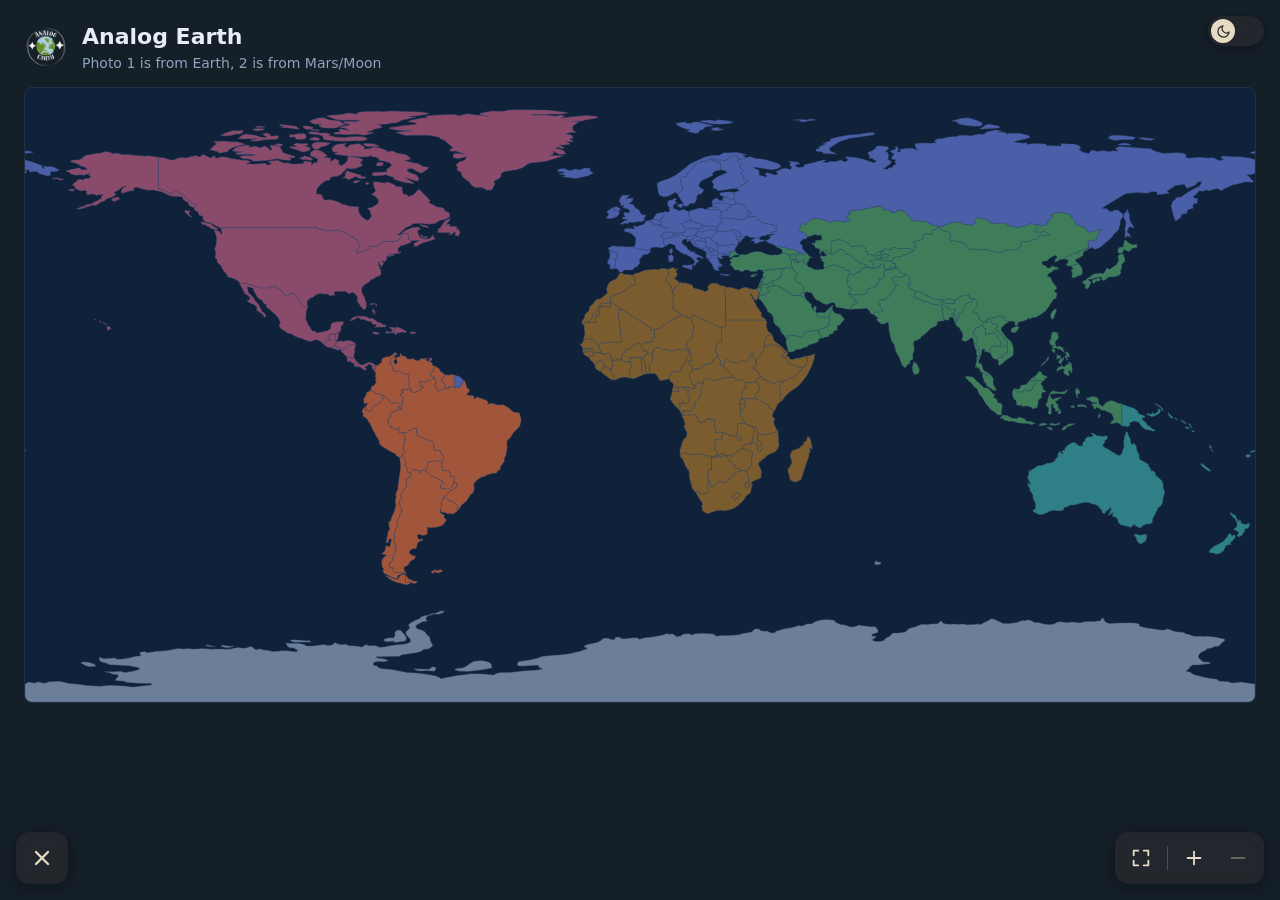
==== map.html @ 29e0da67 "Algoritma eklendi" ====
<!DOCTYPE html>
<html lang="tr">
<head>
  <meta charset="UTF-8">
  <meta name="viewport" content="width=device-width, initial-scale=1">
  <title>NSA Proje - Dünya Haritası</title>
  <link rel="stylesheet" href="style.css">
</head>
<body>
  <header class="top">
    <button id="menuBtn" aria-label="Menu">
  <img class="logo-dark"  src="images/menu.jpeg"       alt="☰">
  <img class="logo-light" src="images/menu.light.jpeg" alt="☰">
</button>
    <div>
      <h1>Analog Earth</h1>
      <p class="hint">Photo 1 is from Earth, 2 is from Mars/Moon</p>
    </div>
  </header>

  <div id="wrap">
    <svg id="map" viewBox="0 0 1000 500" preserveAspectRatio="none"></svg>
    <div id="selection"></div>
    <div id="popup" hidden></div>
  </div>

  <!-- Sağ alt kontroller -->
<div id="controls">
  <button id="fsBtn" title="Full screen" aria-label="Full screen">
    <svg class="ic-expand" viewBox="0 0 24 24"><path d="M4 9V4h5M15 4h5v5M20 15v5h-5M9 20H4v-5"/></svg>
    <svg class="ic-shrink" viewBox="0 0 24 24"><path d="M9 4v5H4M20 9h-5V4M15 20v-5h5M4 15h5v5"/></svg>
  </button>
  <span class="sep"></span>
  <button id="zoomIn" title="Zoom in" aria-label="Zoom in">
    <svg viewBox="0 0 24 24"><path d="M12 5v14M5 12h14"/></svg>
  </button>
  <button id="zoomOut" title="Zoom out" aria-label="Zoom out">
    <svg viewBox="0 0 24 24"><path d="M5 12h14"/></svg>
  </button>
</div>

<!-- Light / Dark switch -->
<button id="themeSwitch" role="switch" aria-checked="false" aria-label="Light mode" title="Light mode">
  <span class="knob">
    <svg class="ic-moon" viewBox="0 0 24 24"><path d="M21 12.8A9 9 0 1 1 11.2 3a7 7 0 0 0 9.8 9.8z"/></svg>
    <svg class="ic-sun" viewBox="0 0 24 24"><circle cx="12" cy="12" r="4"/><path d="M12 2v2M12 20v2M4.9 4.9l1.4 1.4M17.7 17.7l1.4 1.4M2 12h2M20 12h2M4.9 19.1l1.4-1.4M17.7 6.3l1.4-1.4"/></svg>
  </span>
</button>

<!-- A Projesi'ne dön -->
<a id="closeMap" href="index.html" title="Close" aria-label="Close map">
  <svg viewBox="0 0 24 24"><path d="M6 6l12 12M18 6L6 18"/></svg>
</a>
<!-- Yan panel -->
  <div id="overlay"></div>
  <aside id="panel">
    <div class="panel-head">
      <span>Menu</span>
      <button id="panelClose" class="x-btn" aria-label="Close">×</button>
    </div>
    <div id="panelList"></div>
  </aside>

  <!-- Düğmelere tıklayınca açılan ekran -->
  <div id="modal">
    <div class="modal-box">
      <button id="modalClose" class="x-btn" aria-label="Close">×</button>
      <h2 id="modalTitle"></h2>
      <div id="modalBody"></div>
    </div>
  </div>

<script src="d3.min.js"></script>
<script src="topojson-client.min.js"></script>
<script src="world.js"></script>
<script src="continents.js"></script>
<script src="points.js"></script>
<script src="texts.js"></script>
<script src="script.js"></script>
<script src="menu.js"></script>
</body>
</html>
---- style.css ----
* { box-sizing: border-box; }

body {
  margin: 0; padding: 24px; background: #151f28; color: #e6edf7;
  font-family: system-ui, -apple-system, "Segoe UI", sans-serif;
}
h1 { margin: 0 0 6px; font-size: 22px; }
.hint { margin: 0 0 16px; color: #8fa3c0; font-size: 14px; }

/* Harita alanı */
#wrap {
  position: relative; width: 100%; max-width: 1400px; margin: 0 auto;
  aspect-ratio: 2 / 1; user-select: none; cursor: crosshair;
  border: 1px solid #22304a; border-radius: 8px; overflow: hidden;
}
#map { width: 100%; height: 100%; display: block; }
.sphere  { fill: #10213a; }
.country { fill: #1d3557; stroke: #2e4a73; stroke-width: 0.4; }

/* ---------- NOKTALAR ---------- */

/* Her kıtanın parlama rengi (--glow) ve üzerine gelince açılan tonu (--glow-hi) */
.point.africa        { --glow: #ffc933; --glow-hi: #ffe596; }
.point.europe        { --glow: #7fc4ff; --glow-hi: #cfe9ff; }
.point.asia          { --glow: #3dff9a; --glow-hi: #b4ffd8; }
.point.north-america { --glow: #ff5fa8; --glow-hi: #ffc2de; }
.point.south-america { --glow: #ff6b3d; --glow-hi: #ffc0a8; }
.point.oceania       { --glow: #28e6e0; --glow-hi: #a8f7f4; }
.point.antarctica    { --glow: #d6ecff; --glow-hi: #ffffff; }

/* Varsayılan: seçilmemiş noktalar tamamen görünmez ve tıklanamaz */
.point {
  fill: var(--glow, #ffd54a);
  opacity: 0 !important;
  pointer-events: none !important;
  transform-box: fill-box;
  transform-origin: center;
}

/* Seçim alanındaki noktalar: görünür, kıta renginde parlar, tıklanabilir */
.point.active {
  opacity: 1 !important;
  pointer-events: auto !important;
  cursor: pointer;
  filter: drop-shadow(0 0 4px var(--glow, #ffd54a)) drop-shadow(0 0 8px var(--glow, #ffb300));
  animation: glow 1.8s ease-in-out infinite;
}

/* Üzerine gelince daha açık ve güçlü parlama */
.point.active:hover {
  fill: var(--glow-hi, #fff3b0);
  filter: drop-shadow(0 0 6px #fff) drop-shadow(0 0 14px var(--glow, #ffd54a)) drop-shadow(0 0 24px var(--glow, #ff9800));
  animation: pulse .7s ease-in-out infinite;
}

@keyframes glow {
  0%, 100% { transform: scale(1); }
  50%      { transform: scale(1.25); }
}
@keyframes pulse {
  0%, 100% { transform: scale(1.3); }
  50%      { transform: scale(1.9); }
}

/* ---------- SEÇİM DİKDÖRTGENİ ---------- */
#selection {
  position: absolute; display: none; pointer-events: none;
  border: 1.5px dashed #5cc8ff; background: rgba(92, 200, 255, .12);
}

/* ---------- AÇIKLAMA KUTUSU ---------- */
#popup {
  position: absolute; max-width: 260px; padding: 10px 14px; z-index: 5;
  background: #fff8dc; color: #1b1b1b; border-radius: 8px; cursor: default;
  box-shadow: 0 6px 24px rgba(0,0,0,.5); font-size: 14px; line-height: 1.4;
}
#popup[hidden] { display: none; }
#popup strong { display: block; margin-bottom: 4px; }

#popup { width: 260px; }

.slider {
  position: relative; height: 140px; overflow: hidden;
  border-radius: 6px; margin-bottom: 8px;
  touch-action: pan-y;          /* dokunmatikte yatay kaydırmayı bize bırak */
  cursor: grab;
}
.track { display: flex; height: 100%; }
.track img {
  flex: 0 0 100%; width: 100%; height: 100%;
  object-fit: cover; user-select: none;
}

.nav {
  position: absolute; top: 50%; transform: translateY(-50%);
  width: 26px; height: 26px; border: 0; border-radius: 50%;
  background: rgba(0,0,0,.5); color: #fff; font-size: 18px; line-height: 1;
  cursor: pointer; padding: 0;
}
.nav:hover { background: rgba(0,0,0,.75); }
.nav.prev { left: 6px; }
.nav.next { right: 6px; }

.dots {
  position: absolute; bottom: 6px; left: 0; right: 0;
  display: flex; justify-content: center; gap: 5px; pointer-events: none;
}
.dots i {
  width: 7px; height: 7px; border-radius: 50%;
  background: rgba(255,255,255,.5);
}
.dots i.on { background: #fff; }

/* ---------- ÜST BAŞLIK + MENÜ DÜĞMESİ ---------- */
.top { display: flex; align-items: center; gap: 14px; margin-bottom: 16px; }
.top .hint { margin: 0; }

#menuBtn {
  width: 44px; height: 44px; padding: 0; flex: none;
  border: 1px solid #2e4a73; border-radius: 10px; background: #10213a;
  color: #e6edf7; font-size: 22px; cursor: pointer; overflow: hidden;
  display: grid; place-items: center;
}
#menuBtn:hover { border-color: #5cc8ff; }
#menuBtn img { width: 100%; height: 100%; object-fit: cover; display: block; }

/* ---------- KARARTMA + YAN PANEL ---------- */
#overlay {
  position: fixed; inset: 0; z-index: 50;
  background: rgba(0, 0, 0, .78);
  opacity: 0; pointer-events: none; transition: opacity .25s;
}
#panel {
  position: fixed; top: 0; left: 0; bottom: 0; z-index: 60;
  width: 280px; max-width: 85vw;
  background: #0f1a2e; border-right: 1px solid #22304a;
  display: flex; flex-direction: column;
  transform: translateX(-100%); transition: transform .25s;
}
body.panel-open #overlay { opacity: 1; pointer-events: auto; }
body.panel-open #panel   { transform: none; }

.panel-head {
  display: flex; justify-content: space-between; align-items: center;
  padding: 14px 16px; font-weight: 600; border-bottom: 1px solid #22304a;
}
.x-btn {
  background: none; border: 0; color: #8fa3c0;
  font-size: 26px; line-height: 1; cursor: pointer;
}
.x-btn:hover { color: #fff; }

#panelList {
  overflow-y: auto; padding: 12px;
  display: flex; flex-direction: column; gap: 8px;
}
.menu-item {
  text-align: left; padding: 11px 14px;
  border: 1px solid #2e4a73; border-radius: 8px;
  background: #142238; color: #e6edf7;
  font: inherit; font-size: 14px; cursor: pointer;
}
.menu-item:hover { background: #1d3557; border-color: #5cc8ff; }
.menu-item.howto { background: #1d3557; border-color: #5cc8ff; font-weight: 600; }

/* ---------- AÇILAN EKRAN (MODAL) ---------- */
#modal {
  position: fixed; inset: 0; z-index: 100;
  display: none; align-items: center; justify-content: center;
  background: rgba(0, 0, 0, .55); padding: 20px;
}
#modal.open { display: flex; }
.modal-box {
  position: relative; width: 100%; max-width: 560px; max-height: 85vh;
  overflow-y: auto; padding: 24px;
  background: #142238; border: 1px solid #2e4a73; border-radius: 12px;
}
.modal-box .x-btn { position: absolute; top: 10px; right: 14px; }
.modal-box h2 { margin: 0 30px 14px 0; font-size: 20px; }
#modalBody img {
  display: block; width: 100%; border-radius: 8px; margin-bottom: 12px;
}
#modalBody p { margin: 0; line-height: 1.6; white-space: pre-line; }

/* ---------- SÖZLÜK ---------- */
#dictSearch {
  width: 100%; padding: 10px 12px; margin-bottom: 12px;
  border: 1px solid #2e4a73; border-radius: 8px;
  background: #0f1a2e; color: #e6edf7; font: inherit; font-size: 14px;
}
#dictSearch:focus { outline: none; border-color: #5cc8ff; }

#dictList { max-height: 55vh; overflow-y: auto; }

.dict-item {
  padding: 10px 2px; border-bottom: 1px solid #22304a;
  line-height: 1.5; white-space: pre-line;
}
.dict-item:last-child { border-bottom: 0; }

/* ---------- KITA RENKLERİ ---------- */
.country.africa        { fill: #7a5c2e; }
.country.europe        { fill: #4b5fa8; }
.country.asia          { fill: #3f7d5a; }
.country.north-america { fill: #8a4a6a; }
.country.south-america { fill: #a1553b; }
.country.oceania       { fill: #2f7f86; }
.country.antarctica    { fill: #6b7f99; }
.menu-item.africa        { color: #e0b36a; }
.menu-item.europe        { color: #8ea2ff; }
.menu-item.asia          { color: #6fd39a; }
.menu-item.north-america { color: #e58db8; }
.menu-item.south-america { color: #f0906f; }
.menu-item.oceania       { color: #5cc8d0; }
.menu-item.antarctica    { color: #a9bdd6; }

/* ---------- PANELDE KITA BAŞLIKLARI ---------- */
.continent-title {
  margin: 20px 4px 2px;
  padding-bottom: 6px;
  font-family: "Trebuchet MS", "Segoe UI", system-ui, sans-serif;
  font-size: 21px;
  font-weight: 800;
  letter-spacing: .05em;
  border-bottom: 1px solid rgba(255, 255, 255, .14);
}

.continent-title.africa        { color: #e0b36a; }
.continent-title.europe        { color: #8ea2ff; }
.continent-title.asia          { color: #6fd39a; }
.continent-title.north-america { color: #e58db8; }
.continent-title.south-america { color: #f0906f; }
.continent-title.oceania       { color: #5cc8d0; }
.continent-title.antarctica    { color: #a9bdd6; }

/* ---------- TAM EKRAN MODU (sadece body'de "fs" sınıfı varken) ---------- */
body.fs {
  margin: 0;
  padding: 0;
  height: 100vh;
  height: 100dvh;
  overflow: hidden;
  background: #10213a;
  display: flex;
  align-items: center;
  justify-content: center;
}

body.fs #wrap {
  width: min(100vw, 240vh);
  width: min(100vw, 240dvh);
  height: min(100vh, 62.5vw);
  height: min(100dvh, 62.5vw);
  aspect-ratio: auto;
  max-width: none;
  margin: 0;
  border: 0;
  border-radius: 0;
  touch-action: none;
}

body.fs .top {
  position: fixed;
  top: 12px;
  left: 12px;
  z-index: 20;
  margin: 0;
  padding: 8px 14px 8px 8px;
  max-width: calc(100vw - 24px);
  background: rgba(11, 18, 32, .72);
  border: 1px solid #22304a;
  border-radius: 12px;
  backdrop-filter: blur(4px);
}
body.fs .top h1 { font-size: 18px; }
body.fs .top .hint { font-size: 12px; }

/* ---------- SAĞ ALT KONTROLLER ---------- */
#controls {
  position: fixed;
  right: 16px;
  bottom: 16px;
  z-index: 30;
  display: flex;
  align-items: center;
  gap: 4px;
  padding: 6px;
  background: rgba(45, 45, 48, .62);
  border-radius: 14px;
  box-shadow: 0 4px 16px rgba(0, 0, 0, .35);
  backdrop-filter: blur(6px);
  -webkit-backdrop-filter: blur(6px);
}
#controls button {
  width: 40px; height: 40px; padding: 0;
  display: grid; place-items: center;
  border: 0; border-radius: 10px;
  background: transparent; color: #e6dcc3;
  cursor: pointer;
}
#controls button:hover  { background: rgba(230, 220, 195, .14); color: #f1e8d0; }
#controls button:active { background: rgba(230, 220, 195, .22); }
#controls button:disabled { opacity: .35; cursor: default; background: transparent; }
#controls svg {
  width: 22px; height: 22px;
  fill: none; stroke: currentColor; stroke-width: 2;
  stroke-linecap: round; stroke-linejoin: round;
}
#controls .sep { width: 1px; height: 24px; margin: 0 2px; background: rgba(230, 220, 195, .22); }

/* Tam ekran düğmesinin simgesi moda göre değişir */
.ic-shrink { display: none; }
body.fs .ic-expand { display: none; }
body.fs .ic-shrink { display: block; }

/* Yakınlaştırmada sınır çizgileri kalınlaşmasın, kaydırırken imleç değişsin */
.country { vector-effect: non-scaling-stroke; }
#wrap.panning { cursor: grabbing; }

/* ---------- KAYNAKLAR (SOURCE) ---------- */
#sourceList { max-height: 60vh; overflow-y: auto; }

.source-item {
  padding: 10px 2px;
  border-bottom: 1px solid #22304a;
  line-height: 1.5;
  white-space: pre-line;
  overflow-wrap: anywhere;
}
.source-item:last-child { border-bottom: 0; }

.source-item a {
  color: #8fd0ff;
  text-decoration: underline;
  text-underline-offset: 3px;
}
.source-item a:hover { color: #ffffff; }

/* ---------- LIGHT / DARK SWITCH ---------- */
#themeSwitch {
  position: fixed; top: 16px; right: 16px; z-index: 30;
  width: 56px; height: 30px; padding: 0;
  border: 0; border-radius: 15px;
  background: rgba(45, 45, 48, .62);
  box-shadow: 0 2px 10px rgba(0, 0, 0, .35);
  backdrop-filter: blur(6px);
  -webkit-backdrop-filter: blur(6px);
  cursor: pointer;
  transition: background .2s;
}
#themeSwitch[aria-checked="true"] { background: rgba(150, 120, 60, .8); }

#themeSwitch .knob {
  position: absolute; top: 3px; left: 3px;
  width: 24px; height: 24px; border-radius: 50%;
  background: #e6dcc3; color: #2d2d30;
  display: grid; place-items: center;
  transition: transform .2s;
}
#themeSwitch[aria-checked="true"] .knob { transform: translateX(26px); }

#themeSwitch svg {
  width: 15px; height: 15px;
  fill: none; stroke: currentColor; stroke-width: 2;
  stroke-linecap: round; stroke-linejoin: round;
}
.ic-sun { display: none; }
#themeSwitch[aria-checked="true"] .ic-sun  { display: block; }
#themeSwitch[aria-checked="true"] .ic-moon { display: none; }

/* ---------- LIGHT MODE ---------- */
body { transition: background .25s, color .25s; }

body.light { background: #ffffff; color: #14213d; }
body.light.fs { background: #dbe9f6; }
body.light .hint { color: #5b6b82; }
body.light #wrap { border-color: #b8c6d8; }
body.light.fs .top { background: rgba(255, 255, 255, .85); border-color: #c3d0e0; }
body.light #menuBtn { background: #ffffff; border-color: #c3d0e0; color: #14213d; }
body.light #menuBtn:hover { border-color: #3a7bd5; }

/* Harita */
body.light .sphere  { fill: #dbe9f6; }
body.light .country { fill: #c9d6e8; stroke: #9fb3cc; }
body.light .country.africa        { fill: #e6cf9f; }
body.light .country.europe        { fill: #b9c6f0; }
body.light .country.asia          { fill: #b5ddc4; }
body.light .country.north-america { fill: #efc3d8; }
body.light .country.south-america { fill: #f2c0ab; }
body.light .country.oceania       { fill: #aee0e2; }
body.light .country.antarctica    { fill: #d5e0ec; }

/* Noktalar: açık zeminde görünsün diye daha doygun renkler */
body.light .point               { --glow: #d98a00; --glow-hi: #ffc04d; }
body.light .point.africa        { --glow: #d68a00; --glow-hi: #ffb52e; }
body.light .point.europe        { --glow: #2563eb; --glow-hi: #6f9bff; }
body.light .point.asia          { --glow: #0f9d58; --glow-hi: #34d17f; }
body.light .point.north-america { --glow: #d6246e; --glow-hi: #ff5f9e; }
body.light .point.south-america { --glow: #e04e1f; --glow-hi: #ff8a5c; }
body.light .point.oceania       { --glow: #0aa5a8; --glow-hi: #3fd6d9; }
body.light .point.antarctica    { --glow: #4a7fb0; --glow-hi: #7fb3e6; }

/* Seçim dikdörtgeni */
body.light #selection { border-color: #1d6fd1; background: rgba(29, 111, 209, .12); }

/* Yan panel */
body.light #panel { background: #ffffff; border-right-color: #c3d0e0; }
body.light .panel-head { color: #14213d; border-bottom-color: #d5dde9; }
body.light .x-btn { color: #5b6b82; }
body.light .x-btn:hover { color: #000000; }
body.light .menu-item { background: #f1f5fa; border-color: #c3d0e0; color: #14213d; }
body.light .menu-item:hover { background: #e3ebf5; border-color: #3a7bd5; }
body.light .menu-item.howto { background: #e3ebf5; border-color: #3a7bd5; }

/* Panelde kıta renkli yazılar ve başlıklar (açık zeminde koyu tonlar) */
body.light .menu-item.africa,        body.light .continent-title.africa        { color: #8a5a00; }
body.light .menu-item.europe,        body.light .continent-title.europe        { color: #2d4fc0; }
body.light .menu-item.asia,          body.light .continent-title.asia          { color: #1b7a49; }
body.light .menu-item.north-america, body.light .continent-title.north-america { color: #b02a6a; }
body.light .menu-item.south-america, body.light .continent-title.south-america { color: #b8431a; }
body.light .menu-item.oceania,       body.light .continent-title.oceania       { color: #0b7f84; }
body.light .menu-item.antarctica,    body.light .continent-title.antarctica    { color: #4a6a8a; }
body.light .continent-title { border-bottom-color: rgba(20, 33, 61, .15); }

/* Açılan ekran, sözlük ve kaynaklar */
body.light .modal-box { background: #ffffff; border-color: #c3d0e0; color: #14213d; }
body.light #dictSearch { background: #f5f8fc; border-color: #c3d0e0; color: #14213d; }
body.light #dictSearch:focus { border-color: #3a7bd5; }
body.light .dict-item, body.light .source-item { border-bottom-color: #d5dde9; }
body.light .source-item a { color: #1d5fc4; }
body.light .source-item a:hover { color: #000000; }

/* ---------- LIGHT MODE: DAHA KOYU KITA RENKLERİ ---------- */
body.light .sphere  { fill: #d3e3f3; }
body.light .country { fill: #b4c3d6; stroke: rgba(255, 255, 255, .65); }
body.light .country.africa        { fill: #d9a441; }
body.light .country.europe        { fill: #6b86e0; }
body.light .country.asia          { fill: #4fb77c; }
body.light .country.north-america { fill: #e07aa8; }
body.light .country.south-america { fill: #e0825c; }
body.light .country.oceania       { fill: #3fb8bd; }
body.light .country.antarctica    { fill: #9fb7d1; }

/* Noktalar koyu zeminde de seçilsin: beyaz halka, kıta renginde parlama */
body.light .point {
  stroke: #ffffff;
  stroke-width: 1.5px;
  vector-effect: non-scaling-stroke;
}
body.light .point.africa        { --glow: #b86e00; --glow-hi: #ffc04d; }
body.light .point.europe        { --glow: #1e3fbf; --glow-hi: #6f9bff; }
body.light .point.asia          { --glow: #0b7a41; --glow-hi: #34d17f; }
body.light .point.north-america { --glow: #b01658; --glow-hi: #ff5f9e; }
body.light .point.south-america { --glow: #bd3a10; --glow-hi: #ff8a5c; }
body.light .point.oceania       { --glow: #07797c; --glow-hi: #3fd6d9; }
body.light .point.antarctica    { --glow: #2f5f90; --glow-hi: #7fb3e6; }

/* ---------- KONTROL KUTUSU SÜRÜKLENEBİLİR ---------- */
#controls {
  cursor: grab;
  user-select: none;
  -webkit-user-select: none;
  touch-action: none;
}
#controls.dragging { box-shadow: 0 8px 24px rgba(0, 0, 0, .45); }
#controls.dragging, #controls.dragging * { cursor: grabbing; }

/* Logo düğmesinin çizgisini kaldır */
#menuBtn,
#menuBtn:hover,
#menuBtn:focus,
#menuBtn:focus-visible {
  border: 0;
  outline: none;
}

/* ---------- MODA GÖRE LOGO ---------- */
#menuBtn .logo-light { display: none; }

body.light #menuBtn .logo-dark  { display: none; }
body.light #menuBtn .logo-light { display: block; }

/* ---------- A PROJESİNE DÖN (SOL ALT ÇARPI) ---------- */
#closeMap {
  position: fixed; left: 16px; bottom: 16px; z-index: 30;
  width: 52px; height: 52px;
  display: grid; place-items: center;
  border-radius: 14px;
  background: rgba(45, 45, 48, .62);
  color: #e6dcc3;
  box-shadow: 0 4px 16px rgba(0, 0, 0, .35);
  backdrop-filter: blur(6px);
  -webkit-backdrop-filter: blur(6px);
  text-decoration: none;
}
#closeMap:hover { background: rgba(230, 220, 195, .18); color: #f1e8d0; }
#closeMap svg {
  width: 24px; height: 24px;
  fill: none; stroke: currentColor; stroke-width: 2.4; stroke-linecap: round;
}
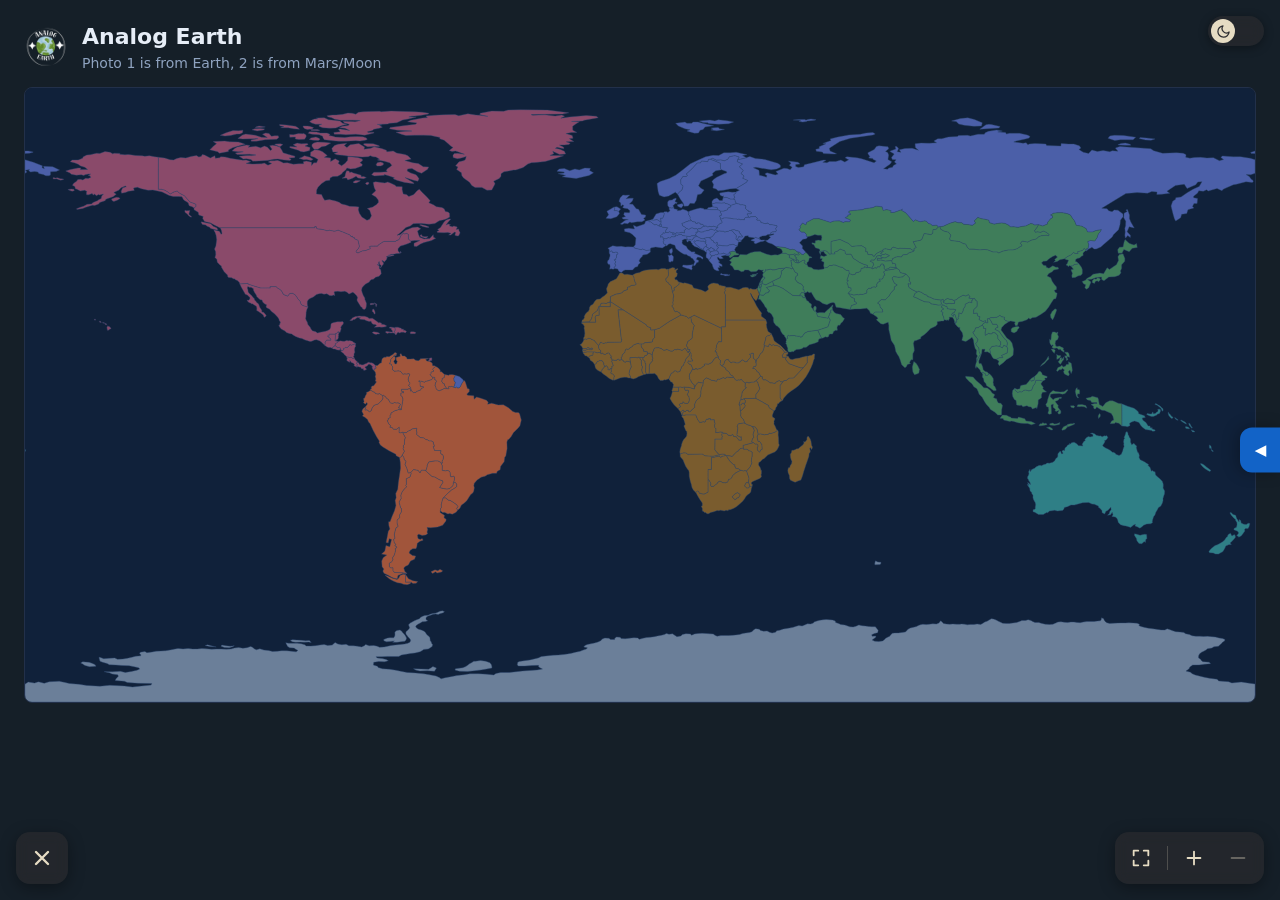
==== commit c9849066: "Yapay Zeka asistanı geri eklendi" ====
--- a/map.html
+++ b/map.html
@@ -78,5 +78,6 @@
 <script src="texts.js"></script>
 <script src="script.js"></script>
 <script src="menu.js"></script>
+<script src="filozoflar_nasa_asistan.js"></script>
 </body>
 </html>
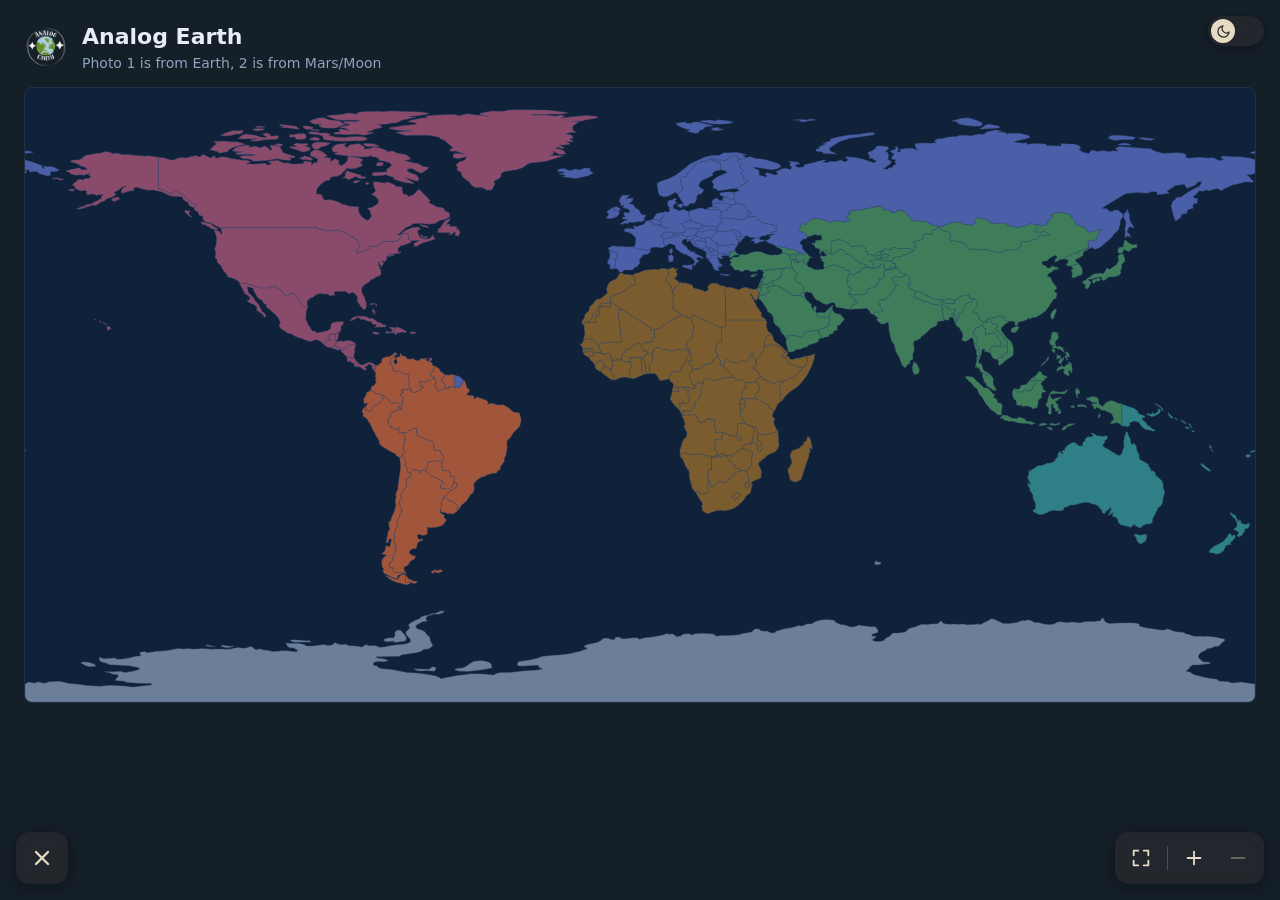
==== commit 85977f5e: "YZ asistanı yine kaldırıldı" ====
--- a/map.html
+++ b/map.html
@@ -78,6 +78,5 @@
 <script src="texts.js"></script>
 <script src="script.js"></script>
 <script src="menu.js"></script>
-<script src="filozoflar_nasa_asistan.js"></script>
 </body>
 </html>
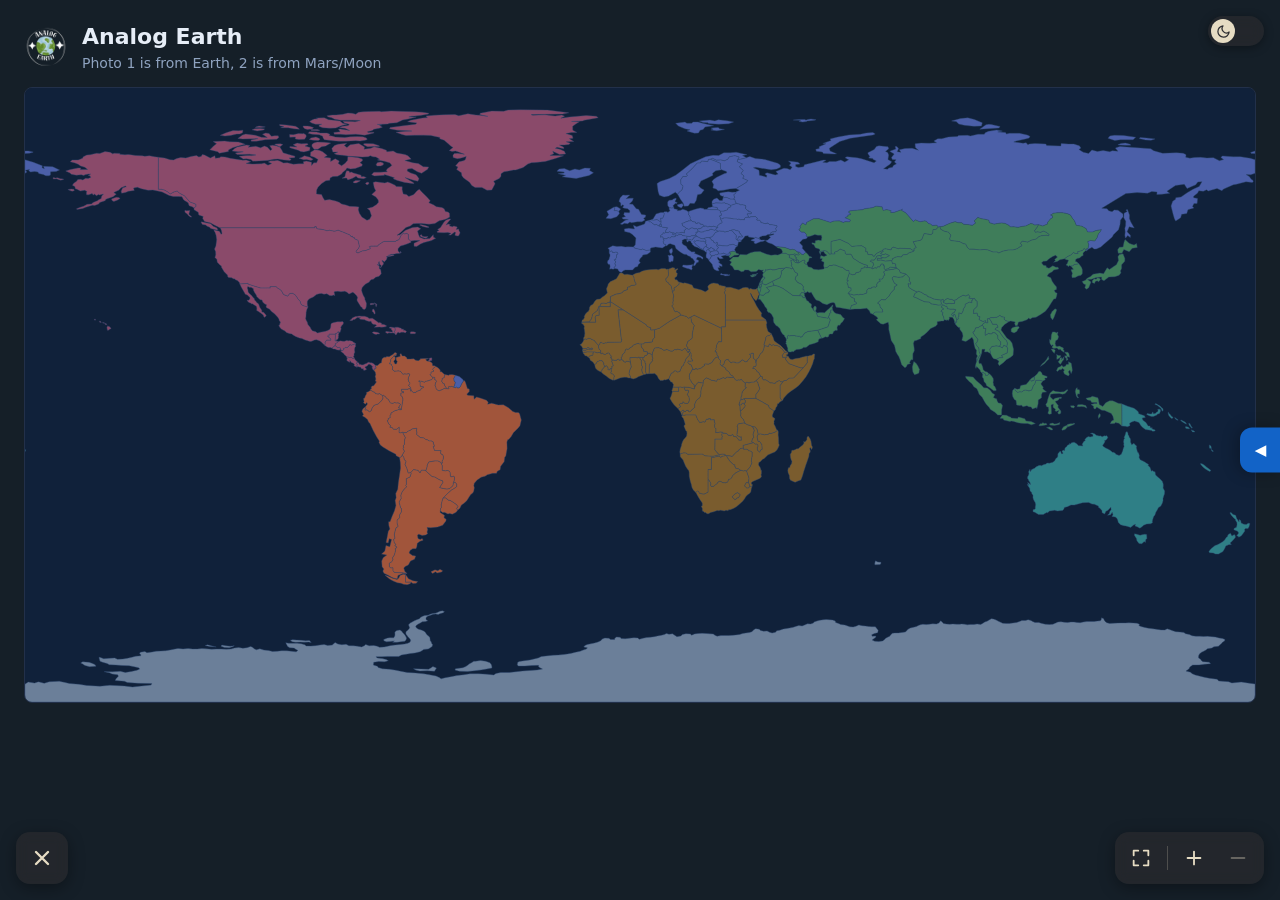
==== commit e58bb27a: "YZ asistanı tekrar eklendi" ====
--- a/map.html
+++ b/map.html
@@ -78,5 +78,6 @@
 <script src="texts.js"></script>
 <script src="script.js"></script>
 <script src="menu.js"></script>
+<script src="filozoflar_nasa_asistan.js"></script>
 </body>
 </html>
